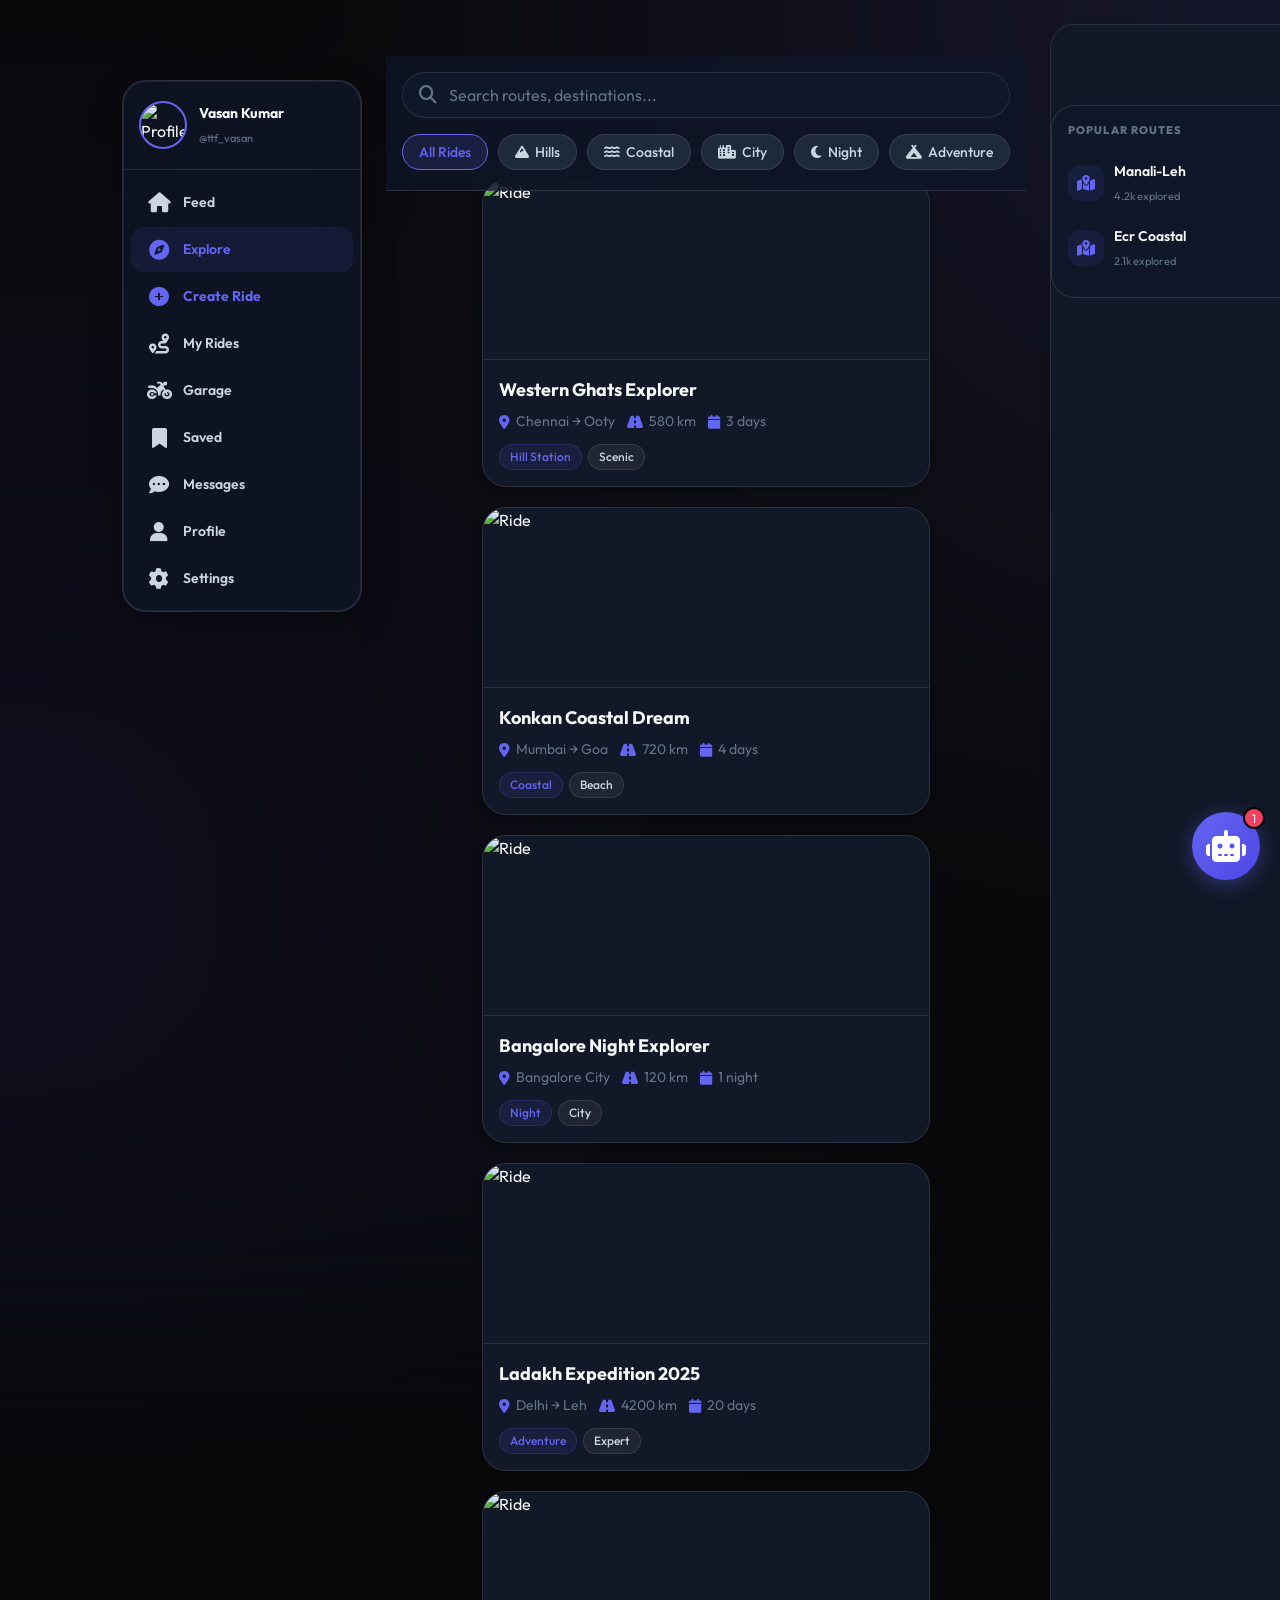
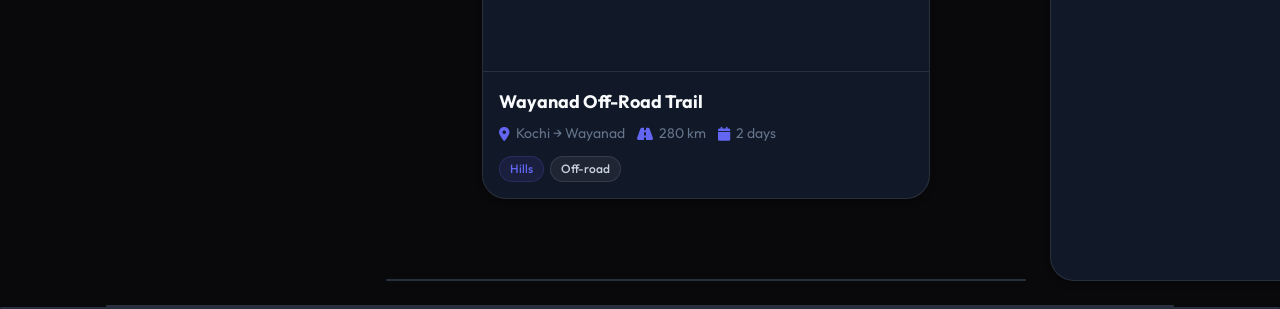
==== explore.html @ fafcf0e0 "Clean project structure" ====
<!DOCTYPE html>
<html lang="en">

<head>
    <meta charset="UTF-8">
    <meta name="viewport" content="width=device-width, initial-scale=1.0">
    <title>RideGram - Explore</title>
    <link rel="stylesheet" href="https://cdnjs.cloudflare.com/ajax/libs/font-awesome/6.5.1/css/all.min.css">
    <link href="https://fonts.googleapis.com/css2?family=Poppins:wght@300;400;500;600;700;800;900&display=swap"
        rel="stylesheet">
    <link rel="stylesheet" href="css/style.css">
    <link rel="stylesheet" href="css/explore.css">
    <link rel="stylesheet" href="css/dark-mode.css">
</head>

<body class="page-body">
    <div class="container">
        <div class="app-layout">
            <!-- SIDEBAR placeholder -->
            <aside id="global-sidebar"></aside>

            <main>
                <div class="explore-header animate-slideUpFade">
                    <div class="search-bar-modern">
                        <i class="fas fa-search"></i>
                        <input type="text" placeholder="Search routes, destinations..." id="search-input">
                    </div>
                    <div class="filter-tabs">
                        <button class="filter-tab active" onclick="filterRides(this,'all')">All Rides</button>
                        <button class="filter-tab" onclick="filterRides(this,'hills')"><i class="fas fa-mountain"></i>
                            Hills</button>
                        <button class="filter-tab" onclick="filterRides(this,'coastal')"><i class="fas fa-water"></i>
                            Coastal</button>
                        <button class="filter-tab" onclick="filterRides(this,'city')"><i class="fas fa-city"></i>
                            City</button>
                        <button class="filter-tab" onclick="filterRides(this,'night')"><i class="fas fa-moon"></i>
                            Night</button>
                        <button class="filter-tab" onclick="filterRides(this,'adventure')"><i
                                class="fas fa-campground"></i>
                            Adventure</button>
                    </div>
                </div>

                <div class="explore-rides-grid">
                    <a href="feed.html" class="explore-card animate-slideUpFade" style="animation-delay: 0.1s;">
                        <img src="https://images.unsplash.com/photo-1558618666-fcd25c85cd64?w=600"
                            class="explore-card-image" alt="Ride">
                        <div class="explore-card-body">
                            <h3 class="explore-card-title">Western Ghats Explorer</h3>
                            <div class="explore-card-meta">
                                <span><i class="fas fa-map-marker-alt"></i> Chennai → Ooty</span>
                                <span><i class="fas fa-road"></i> 580 km</span>
                                <span><i class="fas fa-calendar"></i> 3 days</span>
                            </div>
                            <div class="explore-card-tags">
                                <span class="tag tag-primary">Hill Station</span>
                                <span class="tag">Scenic</span>
                            </div>
                        </div>
                    </a>

                    <a href="feed.html" class="explore-card animate-slideUpFade" style="animation-delay: 0.2s;">
                        <img src="https://images.unsplash.com/photo-1568772585407-9361bd37ec91?w=600"
                            class="explore-card-image" alt="Ride">
                        <div class="explore-card-body">
                            <h3 class="explore-card-title">Konkan Coastal Dream</h3>
                            <div class="explore-card-meta">
                                <span><i class="fas fa-map-marker-alt"></i> Mumbai → Goa</span>
                                <span><i class="fas fa-road"></i> 720 km</span>
                                <span><i class="fas fa-calendar"></i> 4 days</span>
                            </div>
                            <div class="explore-card-tags">
                                <span class="tag tag-primary">Coastal</span>
                                <span class="tag">Beach</span>
                            </div>
                        </div>
                    </a>

                    <a href="feed.html" class="explore-card animate-slideUpFade" style="animation-delay: 0.3s;">
                        <img src="https://images.unsplash.com/photo-1609630875171-b1321377ee65?w=600"
                            class="explore-card-image" alt="Ride">
                        <div class="explore-card-body">
                            <h3 class="explore-card-title">Bangalore Night Explorer</h3>
                            <div class="explore-card-meta">
                                <span><i class="fas fa-map-marker-alt"></i> Bangalore City</span>
                                <span><i class="fas fa-road"></i> 120 km</span>
                                <span><i class="fas fa-calendar"></i> 1 night</span>
                            </div>
                            <div class="explore-card-tags">
                                <span class="tag tag-primary">Night</span>
                                <span class="tag">City</span>
                            </div>
                        </div>
                    </a>

                    <a href="feed.html" class="explore-card animate-slideUpFade" style="animation-delay: 0.4s;">
                        <img src="https://images.unsplash.com/photo-1558980664-769d59546b3d?w=600"
                            class="explore-card-image" alt="Ride">
                        <div class="explore-card-body">
                            <h3 class="explore-card-title">Ladakh Expedition 2025</h3>
                            <div class="explore-card-meta">
                                <span><i class="fas fa-map-marker-alt"></i> Delhi → Leh</span>
                                <span><i class="fas fa-road"></i> 4200 km</span>
                                <span><i class="fas fa-calendar"></i> 20 days</span>
                            </div>
                            <div class="explore-card-tags">
                                <span class="tag tag-primary">Adventure</span>
                                <span class="tag">Expert</span>
                            </div>
                        </div>
                    </a>

                    <a href="feed.html" class="explore-card animate-slideUpFade" style="animation-delay: 0.5s;">
                        <img src="https://images.unsplash.com/photo-1590845947670-c009801ffa74?w=600"
                            class="explore-card-image" alt="Ride">
                        <div class="explore-card-body">
                            <h3 class="explore-card-title">Wayanad Off-Road Trail</h3>
                            <div class="explore-card-meta">
                                <span><i class="fas fa-map-marker-alt"></i> Kochi → Wayanad</span>
                                <span><i class="fas fa-road"></i> 280 km</span>
                                <span><i class="fas fa-calendar"></i> 2 days</span>
                            </div>
                            <div class="explore-card-tags">
                                <span class="tag tag-primary">Hills</span>
                                <span class="tag">Off-road</span>
                            </div>
                        </div>
                </div>
            </main>

            <!-- RIGHT SIDEBAR placeholder -->
            <aside class="right-sidebar">
                <div class="trending-section">
                    <div class="suggestions-header">
                        <h4>Popular Routes</h4>
                    </div>
                    <div class="trending-tag">
                        <div class="trending-icon"><i class="fas fa-map-marked-alt"></i></div>
                        <div class="trending-info">
                            <h5>Manali-Leh</h5><span>4.2k explored</span>
                        </div>
                    </div>
                    <div class="trending-tag">
                        <div class="trending-icon"><i class="fas fa-map-marked-alt"></i></div>
                        <div class="trending-info">
                            <h5>Ecr Coastal</h5><span>2.1k explored</span>
                        </div>
                    </div>
                </div>
            </aside>
        </div>
    </div>

    <nav class="bottom-nav">
        <div class="bottom-nav-content">
            <a href="feed.html" class="bottom-nav-item"><i class="fas fa-home"></i><span>Home</span></a>
            <a href="explore.html" class="bottom-nav-item active"><i class="fas fa-search"></i><span>Explore</span></a>
            <a href="create-ride.html" class="bottom-nav-item create-btn"><i class="fas fa-plus"></i><span></span></a>
            <a href="notifications.html" class="bottom-nav-item"><i class="fas fa-bell"></i><span>Alerts</span></a>
            <a href="messages.html" class="bottom-nav-item"><i class="fas fa-comment-dots"></i><span>Chat</span></a>
        </div>
    </nav>

    <script src="js/data.js"></script>
    <script src="js/main.js"></script>
    <script src="js/motion.js"></script>
    <script src="js/chatbot.js"></script>
    <script>
        function handleSearch() {
            const q = document.getElementById('search-input').value.trim();
            if (q) showToast('Searching for "' + q + '"...', 'info');
            else showToast('Enter a search term', 'info');
        }

        function filterRides(btn, type) {
            document.querySelectorAll('.filter-tab').forEach(t => t.classList.remove('active'));
            btn.classList.add('active');
            showToast('Filtering: ' + type.charAt(0).toUpperCase() + type.slice(1), 'info');
        }

        document.getElementById('search-input').addEventListener('keypress', function (e) {
            if (e.key === 'Enter') handleSearch();
        });
    </script>
</body>

</html>
---- css/style.css ----
@import url('https://fonts.googleapis.com/css2?family=Outfit:wght@300;400;500;600;700;800;900&display=swap');

:root {
    --primary: #6366f1;
    --primary-dark: #4f46e5;
    --primary-light: #818cf8;
    --primary-glow: rgba(99, 102, 241, 0.4);
    --accent-green: #10b981;
    --accent-blue: #3b82f6;
    --bg-primary: #09090b;
    --bg-secondary: #0f172a;
    --bg-card: #111827;
    --bg-card-hover: #1f2937;
    --bg-elevated: #1e293b;
    --bg-input: #0f172a;
    --bg-overlay: rgba(0, 0, 0, 0.75);
    --text-primary: #f8fafc;
    --text-secondary: #cbd5e1;
    --text-muted: #64748b;
    --border: rgba(255, 255, 255, 0.1);
    --border-hover: rgba(255, 255, 255, 0.2);
    --border-red: rgba(239, 68, 68, 0.4);
    --glass-bg: rgba(15, 23, 42, 0.7);
    --glass-border: rgba(255, 255, 255, 0.12);
    --glass-blur: 32px;
    --shadow-sm: 0 4px 6px -1px rgba(0, 0, 0, 0.3);
    --shadow-md: 0 10px 15px -3px rgba(0, 0, 0, 0.4);
    --shadow-lg: 0 20px 25px -5px rgba(0, 0, 0, 0.5);
    --shadow-glow: 0 0 25px rgba(99, 102, 241, 0.25);
    --font: 'Outfit', -apple-system, BlinkMacSystemFont, 'Segoe UI', Roboto, sans-serif;
    --fs-xs: 0.75rem;
    --fs-sm: 0.875rem;
    --fs-base: 1rem;
    --fs-lg: 1.125rem;
    --fs-xl: 1.25rem;
    --fs-2xl: 1.5rem;
    --fs-3xl: 2rem;
    --fs-4xl: 2.75rem;
    --fw-regular: 400;
    --fw-medium: 500;
    --fw-semibold: 600;
    --fw-bold: 700;
    --fw-black: 900;
    --sp-xs: 4px;
    --sp-sm: 8px;
    --sp-md: 16px;
    --sp-lg: 24px;
    --sp-xl: 32px;
    --sp-2xl: 48px;
    --radius-sm: 8px;
    --radius-md: 12px;
    --radius-lg: 16px;
    --radius-xl: 24px;
    --radius-full: 9999px;
    --transition: 300ms cubic-bezier(0.4, 0, 0.2, 1);
    --container-max: 540px;

    /* Advanced Motion & Glass 2.0 */
    --spring-ease: cubic-bezier(0.34, 1.56, 0.64, 1);
    --glass-inner-glow: inset 0 0 0 1px rgba(255, 255, 255, 0.08);
    --glass-outer-glow: 0 8px 32px rgba(0, 0, 0, 0.3);
    --mesh-1: #6366f1;
    --mesh-2: #4338ca;
}

*,
*::before,
*::after {
    box-sizing: border-box;
    margin: 0;
    padding: 0;
}

html {
    scroll-behavior: smooth;
    -webkit-font-smoothing: antialiased;
}

body {
    font-family: var(--font);
    font-size: var(--fs-base);
    line-height: 1.5;
    color: var(--text-primary);
    background: var(--bg-primary);
    min-height: 100vh;
}

a {
    text-decoration: none;
    color: inherit;
    transition: color var(--transition);
}

a:hover {
    color: var(--primary);
}

img {
    max-width: 100%;
    height: auto;
    display: block;
}

button {
    font-family: inherit;
    cursor: pointer;
    border: none;
    background: none;
    color: inherit;
}

input,
textarea,
select {
    font-family: inherit;
    font-size: inherit;
    color: var(--text-primary);
}

ul,
ol {
    list-style: none;
}

/* MESH GRADIENT BACKGROUND */
.mesh-gradient-bg {
    position: fixed;
    top: -50%;
    left: -50%;
    width: 200%;
    height: 200%;
    z-index: -1;
    background:
        radial-gradient(circle at 75% 25%, rgba(99, 102, 241, 0.15) 0%, transparent 40%),
        radial-gradient(circle at 25% 75%, rgba(67, 56, 202, 0.1) 0%, transparent 40%),
        var(--bg-primary);
    filter: blur(80px);
    animation: meshRotate 20s linear infinite;
    pointer-events: none;
}

@keyframes meshRotate {
    0% {
        transform: rotate(0deg);
    }

    100% {
        transform: rotate(360deg);
    }
}

/* SCROLLBAR */
::-webkit-scrollbar {
    width: 4px;
}

::-webkit-scrollbar-track {
    background: var(--bg-primary);
}

::-webkit-scrollbar-thumb {
    background: var(--border-hover);
    border-radius: var(--radius-full);
}

/* CONTAINER */
.container {
    width: 100%;
    max-width: var(--container-max);
    margin: 0 auto;
    padding: 0 var(--sp-md);
}

/* NAVBAR - Top bar (mobile app style) */
.navbar {
    background: rgba(10, 10, 10, 0.85);
    backdrop-filter: blur(20px);
    -webkit-backdrop-filter: blur(20px);
    position: sticky;
    top: 0;
    z-index: 100;
    border-bottom: 1px solid var(--border);
}

.navbar-content {
    display: flex;
    align-items: center;
    justify-content: space-between;
    padding: 10px 0;
    height: 56px;
}

.navbar-brand {
    display: flex;
    align-items: center;
    gap: var(--sp-sm);
}

.navbar-logo {
    font-size: var(--fs-xl);
    font-weight: var(--fw-black);
    color: var(--primary);
    letter-spacing: -0.02em;
    display: flex;
    align-items: center;
    gap: 6px;
}

.navbar-logo i {
    font-size: 1.1em;
}

.navbar-menu {
    display: none;
}

.navbar-actions {
    display: flex;
    align-items: center;
    gap: 4px;
}

.navbar-toggle {
    display: none;
}

/* BOTTOM NAV */
.bottom-nav {
    position: fixed;
    bottom: 0;
    left: 0;
    right: 0;
    background: rgba(10, 10, 10, 0.85);
    backdrop-filter: blur(20px);
    border-top: 1px solid var(--border);
    z-index: 100;
    padding-bottom: env(safe-area-inset-bottom);
}

.bottom-nav-content {
    display: flex;
    justify-content: space-around;
    max-width: var(--container-max);
    margin: 0 auto;
}

.bottom-nav-item {
    display: flex;
    flex-direction: column;
    align-items: center;
    gap: 2px;
    padding: 8px 0;
    color: var(--text-muted);
    font-size: 10px;
    font-weight: var(--fw-medium);
    transition: color var(--transition);
    position: relative;
    flex: 1;
}

.bottom-nav-item i {
    font-size: 24px;
}

.bottom-nav-item.active {
    color: var(--primary);
}

.bottom-nav-item.active::before {
    content: '';
    position: absolute;
    top: 0;
    left: 50%;
    transform: translateX(-50%);
    width: 20px;
    height: 2px;
    background: var(--primary);
    border-radius: var(--radius-full);
}

.bottom-nav-item.create-btn {
    color: var(--text-primary);
}

.bottom-nav-item.create-btn i {
    background: var(--primary);
    color: #fff;
    width: 40px;
    height: 40px;
    border-radius: var(--radius-full);
    display: flex;
    align-items: center;
    justify-content: center;
    font-size: 18px;
    box-shadow: 0 4px 12px var(--primary-glow);
    margin-top: -10px;
}

.bottom-nav-badge {
    position: absolute;
    top: 4px;
    right: calc(50% - 18px);
    background: var(--primary);
    color: #fff;
    font-size: 9px;
    font-weight: var(--fw-bold);
    min-width: 16px;
    height: 16px;
    border-radius: var(--radius-full);
    display: flex;
    align-items: center;
    justify-content: center;
    padding: 0 4px;
}

/* AVATAR */
.avatar {
    width: 40px;
    height: 40px;
    border-radius: var(--radius-full);
    object-fit: cover;
}

.avatar-sm {
    width: 32px;
    height: 32px;
}

.avatar-lg {
    width: 64px;
    height: 64px;
}

.avatar-xl {
    width: 90px;
    height: 90px;
}

.avatar-ring {
    border: 2px solid var(--primary);
    padding: 2px;
}

/* BUTTONS */
.btn {
    display: inline-flex;
    align-items: center;
    justify-content: center;
    gap: 6px;
    padding: 10px 20px;
    font-size: var(--fs-sm);
    font-weight: var(--fw-semibold);
    border-radius: var(--radius-lg);
    transition: all var(--transition);
    border: none;
    cursor: pointer;
}

.btn-primary {
    background: var(--primary);
    color: #fff;
    box-shadow: 0 2px 8px var(--primary-glow);
}

.btn-primary:hover {
    background: var(--primary-dark);
    transform: translateY(-2px);
    box-shadow: 0 6px 20px var(--primary-glow);
    color: #fff;
}

.btn:active {
    transform: scale(0.96) !important;
}

.btn-secondary {
    background: var(--bg-card);
    color: var(--text-primary);
    border: 1px solid var(--border);
}

.btn-secondary:hover {
    border-color: var(--primary);
    color: var(--primary);
}

.btn-ghost {
    background: transparent;
    color: var(--text-secondary);
}

.btn-ghost:hover {
    background: rgba(255, 255, 255, 0.05);
    color: var(--text-primary);
}

.btn-danger {
    background: var(--primary);
    color: #fff;
}

.btn-sm {
    padding: 6px 14px;
    font-size: var(--fs-xs);
    border-radius: var(--radius-md);
}

.btn-lg {
    padding: 14px 28px;
    font-size: var(--fs-base);
}

.btn-icon {
    width: 36px;
    height: 36px;
    padding: 0;
    border-radius: var(--radius-md);
}

.btn-icon.btn-sm {
    width: 28px;
    height: 28px;
}

/* CARDS - GLASS 2.0 */
.card,
.post-card,
.ride-card,
.sidebar,
.modal-content {
    background: var(--glass-bg);
    backdrop-filter: blur(var(--glass-blur));
    -webkit-backdrop-filter: blur(var(--glass-blur));
    border-radius: var(--radius-xl);
    border: 1px solid var(--glass-border);
    box-shadow: var(--glass-inner-glow), var(--glass-outer-glow);
    transition: transform var(--spring-ease), box-shadow 0.3s ease, border-color 0.3s ease;
}

.card:hover,
.post-card:hover,
.ride-card:hover {
    border-color: rgba(255, 255, 255, 0.2);
    box-shadow: var(--glass-inner-glow), 0 12px 40px rgba(0, 0, 0, 0.5);
}

/* ADVANCED REVEAL ANIMATIONS */
.animate-reveal {
    animation: revealSpring 0.8s var(--spring-ease) forwards;
}

@keyframes revealSpring {
    0% {
        opacity: 0;
        transform: translateY(30px) scale(0.95);
        filter: blur(10px);
    }

    100% {
        opacity: 1;
        transform: translateY(0) scale(1);
        filter: blur(0);
    }
}

.animate-springIn {
    animation: springIn 0.5s var(--spring-ease) forwards;
}

@keyframes springIn {
    0% {
        transform: scale(0.8);
        opacity: 0;
    }

    100% {
        transform: scale(1);
        opacity: 1;
    }
}



.card-body {
    padding: var(--sp-lg);
}

/* FORMS */
.form-group {
    margin-bottom: var(--sp-lg);
}

.form-label {
    display: block;
    font-weight: var(--fw-medium);
    margin-bottom: 6px;
    font-size: var(--fs-sm);
    color: var(--text-secondary);
}

.form-input {
    width: 100%;
    padding: 12px 14px;
    border: 1px solid var(--border);
    border-radius: var(--radius-md);
    background: var(--bg-input);
    transition: all var(--transition);
    color: var(--text-primary);
    font-size: var(--fs-base);
}

.form-input:focus {
    outline: none;
    border-color: var(--primary);
    box-shadow: 0 0 0 3px rgba(99, 102, 241, 0.1);
}

.form-input::placeholder {
    color: var(--text-muted);
}

.settings-select {
    padding: 8px 12px;
    border: 1px solid var(--border);
    border-radius: var(--radius-md);
    background: var(--bg-input);
    color: var(--text-primary);
    font-size: var(--fs-sm);
}

/* TAGS & BADGES */
.tag {
    display: inline-flex;
    align-items: center;
    gap: 4px;
    padding: 4px 10px;
    font-size: var(--fs-xs);
    border-radius: var(--radius-full);
    background: rgba(255, 255, 255, 0.06);
    color: var(--text-secondary);
    font-weight: var(--fw-medium);
}

.tag-primary {
    background: rgba(99, 102, 241, 0.12);
    color: var(--primary);
}

.badge {
    display: inline-flex;
    align-items: center;
    gap: 4px;
    padding: 3px 8px;
    font-size: var(--fs-xs);
    font-weight: var(--fw-semibold);
    border-radius: var(--radius-full);
}

.badge-primary {
    background: rgba(99, 102, 241, 0.12);
    color: var(--primary);
}

.badge-success {
    background: rgba(34, 197, 94, 0.12);
    color: var(--accent-green);
}

/* TABS */
.tabs {
    display: flex;
    border-bottom: 1px solid var(--border);
    margin-bottom: var(--sp-lg);
    overflow-x: auto;
    scrollbar-width: none;
}

.tabs::-webkit-scrollbar {
    display: none;
}

.tab {
    flex-shrink: 0;
    padding: var(--sp-md);
    text-align: center;
    font-weight: var(--fw-medium);
    color: var(--text-muted);
    position: relative;
    transition: all var(--transition);
    font-size: var(--fs-sm);
    white-space: nowrap;
}

.tab::after {
    content: '';
    position: absolute;
    bottom: -1px;
    left: 0;
    right: 0;
    height: 2px;
    background: var(--primary);
    transform: scaleX(0);
    transition: transform var(--transition);
}

.tab:hover {
    color: var(--text-secondary);
}

.tab.active {
    color: var(--primary);
}

.tab.active::after {
    transform: scaleX(1);
}

.tab-content {
    display: none;
}

.tab-content.active {
    display: block;
    animation: fadeIn 0.3s ease;
}

/* MODAL */
.modal-overlay {
    position: fixed;
    inset: 0;
    background: rgba(0, 0, 0, 0.75);
    backdrop-filter: blur(4px);
    display: flex;
    align-items: flex-end;
    justify-content: center;
    z-index: 1000;
    opacity: 0;
    visibility: hidden;
    transition: all var(--transition);
}

.modal-overlay.active {
    opacity: 1;
    visibility: visible;
}

.modal {
    background: var(--bg-card);
    border-radius: var(--radius-xl) var(--radius-xl) 0 0;
    width: 100%;
    max-width: 500px;
    max-height: 85vh;
    overflow-y: auto;
    transform: translateY(100%);
    transition: transform 0.35s cubic-bezier(0.32, 0.72, 0, 1);
    border: 1px solid var(--border);
    border-bottom: none;
}

.modal-overlay.active .modal {
    transform: translateY(0);
}

.modal-header {
    display: flex;
    align-items: center;
    justify-content: space-between;
    padding: 16px 20px;
    border-bottom: 1px solid var(--border);
}

.modal-title {
    font-size: var(--fs-lg);
    font-weight: var(--fw-semibold);
}

.modal-close {
    width: 28px;
    height: 28px;
    display: flex;
    align-items: center;
    justify-content: center;
    border-radius: var(--radius-full);
    color: var(--text-muted);
    transition: all var(--transition);
}

.modal-close:hover {
    background: rgba(255, 255, 255, 0.08);
    color: var(--text-primary);
}

.modal-body {
    padding: 20px;
}

/* TOAST */
.toast {
    position: fixed;
    bottom: 80px;
    left: 50%;
    transform: translateX(-50%) translateY(20px);
    background: var(--bg-elevated);
    color: var(--text-primary);
    padding: 12px 20px;
    border-radius: var(--radius-lg);
    display: flex;
    align-items: center;
    gap: var(--sp-sm);
    font-size: var(--fs-sm);
    font-weight: var(--fw-medium);
    z-index: 2000;
    opacity: 0;
    transition: all 0.3s ease;
    border: 1px solid var(--border);
    box-shadow: var(--shadow-lg);
}

.toast.show {
    opacity: 1;
    transform: translateX(-50%) translateY(0);
}

.toast-success i {
    color: var(--accent-green);
}

.toast-error i {
    color: var(--primary);
}

.toast-info i {
    color: var(--accent-blue);
}

@keyframes slideUpFade {
    from {
        opacity: 0;
        transform: translateY(30px);
    }

    to {
        opacity: 1;
        transform: translateY(0);
    }
}

.animate-fadeIn {
    animation: fadeIn 0.4s ease forwards;
}

.animate-slideUp {
    animation: slideUp 0.4s ease forwards;
}

.animate-slideUpFade {
    opacity: 0;
    animation: slideUpFade 0.7s cubic-bezier(0.16, 1, 0.3, 1) forwards;
}

/* SKELETON */
.skeleton {
    background: linear-gradient(90deg, var(--bg-card) 25%, var(--bg-elevated) 50%, var(--bg-card) 75%);
    background-size: 200% 100%;
    animation: skeleton-loading 1.5s infinite;
    border-radius: var(--radius-md);
}

@keyframes skeleton-loading {
    0% {
        background-position: 200% 0;
    }

    100% {
        background-position: -200% 0;
    }
}

/* PAGE BODY PADDING for bottom nav */
.page-body {
    padding-bottom: 70px;
}

/* SECTION HEADERS */
.section-header {
    display: flex;
    justify-content: space-between;
    align-items: center;
    margin-bottom: var(--sp-md);
    padding: 0 var(--sp-md);
}

.section-title {
    font-size: var(--fs-lg);
    font-weight: var(--fw-bold);
}

/* RESPONSIVE - Tablet/Desktop */
@media (min-width: 768px) {
    :root {
        --container-max: 600px;
    }
}

@media (min-width: 1024px) {
    :root {
        --container-max: 1100px;
    }

    .bottom-nav {
        display: none;
    }

    .navbar-menu {
        display: flex;
        align-items: center;
        gap: var(--sp-xl);
    }

    .navbar-link {
        font-weight: var(--fw-medium);
        color: var(--text-secondary);
        font-size: var(--fs-sm);
        position: relative;
    }

    .navbar-link::after {
        content: '';
        position: absolute;
        bottom: -4px;
        left: 0;
        width: 0;
        height: 2px;
        background: var(--primary);
        transition: width var(--transition);
    }

    .navbar-link:hover::after,
    .navbar-link.active::after {
        width: 100%;
    }

    .navbar-link:hover,
    .navbar-link.active {
        color: var(--primary);
    }

    .page-body {
        padding-bottom: 0;
    }
}

/* TOGGLE SWITCH */
.toggle-switch {
    width: 44px;
    height: 24px;
    background: var(--border);
    border-radius: var(--radius-full);
    position: relative;
    cursor: pointer;
    transition: background var(--transition);
}

.toggle-switch::after {
    content: '';
    position: absolute;
    top: 2px;
    left: 2px;
    width: 20px;
    height: 20px;
    background: var(--text-primary);
    border-radius: var(--radius-full);
    transition: transform var(--transition);
}

.toggle-switch.active {
    background: var(--primary);
}

.toggle-switch.active::after {
    transform: translateX(20px);
}

/* THEME TOGGLE */
.theme-toggle {
    width: 44px;
    height: 24px;
    background: var(--primary);
    border-radius: var(--radius-full);
    position: relative;
    cursor: pointer;
    border: none;
}

.theme-toggle .toggle-thumb {
    width: 20px;
    height: 20px;
    background: #fff;
    border-radius: var(--radius-full);
    position: absolute;
    top: 2px;
    left: 2px;
    transition: all var(--transition);
}

/* ============================================
   GLOBAL LAYOUT (3-COLUMN DESKTOP)
   ============================================ */
.app-layout {
    display: flex;
    flex-direction: column;
    width: 100%;
    margin: 0 auto;
}

@media (min-width: 1024px) {
    .app-layout {
        display: grid;
        grid-template-columns: 240px 1fr 280px;
        gap: 24px;
        max-width: 1200px;
        padding: 24px 16px;
    }
}

/* GLOBAL SIDEBAR (Desktop Only) */
.sidebar,
.right-sidebar {
    display: none;
}

@media (min-width: 1024px) {

    .sidebar,
    .right-sidebar {
        display: block;
        position: sticky;
        top: 80px;
        height: min-content;
    }
}

.sidebar {
    background: var(--glass-bg);
    backdrop-filter: blur(var(--glass-blur));
    -webkit-backdrop-filter: blur(var(--glass-blur));
    border: 1px solid var(--glass-border);
    border-radius: var(--radius-xl);
    overflow: hidden;
}

.sidebar-profile {
    display: flex;
    align-items: center;
    gap: 12px;
    padding: 20px 16px;
    border-bottom: 1px solid var(--border);
}

.sidebar-profile-avatar {
    width: 48px;
    height: 48px;
    border-radius: var(--radius-full);
    object-fit: cover;
    border: 2px solid var(--primary);
}

.sidebar-profile-info h4 {
    font-size: var(--fs-sm);
    font-weight: 700;
    color: var(--text-primary);
}

.sidebar-profile-info span {
    font-size: 11px;
    color: var(--text-muted);
}

.sidebar-nav {
    padding: 8px 0;
}

.sidebar-nav-item {
    display: flex;
    align-items: center;
    gap: 12px;
    padding: 12px 16px;
    color: var(--text-secondary);
    font-weight: 600;
    transition: all var(--transition);
    margin: 2px 8px;
    border-radius: var(--radius-md);
    font-size: var(--fs-sm);
}

.sidebar-nav-item:hover {
    background: rgba(255, 255, 255, 0.05);
    color: var(--text-primary);
    transform: translateX(4px);
}

.sidebar-nav-item.active {
    background: rgba(99, 102, 241, 0.1);
    color: var(--primary);
}

.sidebar-nav-item i {
    width: 24px;
    font-size: 20px;
    text-align: center;
}

/* WIDGET SECTIONS (Suggestions/Trending) */
.suggestions-section,
.trending-section {
    background: var(--glass-bg);
    backdrop-filter: blur(var(--glass-blur));
    -webkit-backdrop-filter: blur(var(--glass-blur));
    border: 1px solid var(--glass-border);
    border-radius: var(--radius-xl);
    padding: 16px;
    margin-bottom: 16px;
}

.suggestions-header {
    display: flex;
    justify-content: space-between;
    align-items: center;
    margin-bottom: 12px;
}

.suggestions-header h4 {
    font-size: 11px;
    color: var(--text-muted);
    text-transform: uppercase;
    letter-spacing: 0.1em;
    font-weight: 800;
}

.suggestion-item {
    display: flex;
    align-items: center;
    gap: 10px;
    padding: 8px 0;
}

.suggestion-avatar {
    width: 36px;
    height: 36px;
    border-radius: var(--radius-full);
    object-fit: cover;
}

.suggestion-info {
    flex: 1;
}

.suggestion-name {
    font-weight: 700;
    font-size: var(--fs-sm);
}

.suggestion-meta {
    font-size: 11px;
    color: var(--text-muted);
}

.suggestion-follow {
    font-size: 11px;
    font-weight: 700;
    color: var(--primary);
    cursor: pointer;
}

.trending-tag {
    display: flex;
    align-items: center;
    gap: 10px;
    padding: 10px 0;
}

.trending-icon {
    width: 36px;
    height: 36px;
    background: rgba(99, 102, 241, 0.1);
    border-radius: var(--radius-md);
    display: flex;
    align-items: center;
    justify-content: center;
    color: var(--primary);
}

.trending-info h5 {
    font-size: var(--fs-sm);
    font-weight: 600;
}

.trending-info span {
    font-size: 11px;
    color: var(--text-muted);
}


/* PRIVACY LABELS */
.privacy-label {
    display: inline-flex;
    align-items: center;
    gap: 4px;
    font-size: var(--fs-xs);
    padding: 2px 8px;
    border-radius: var(--radius-sm);
}

.privacy-public {
    background: rgba(34, 197, 94, 0.1);
    color: var(--accent-green);
}

.privacy-followers {
    background: rgba(245, 158, 11, 0.1);
    color: #F59E0B;
}

/* TOGGLE SWITCH */
.toggle-switch {
    width: 44px;
    height: 24px;
    border-radius: var(--radius-full);
    background: var(--bg-input);
    border: 1px solid var(--border);
    cursor: pointer;
    position: relative;
    transition: all var(--transition);
    flex-shrink: 0;
}

.toggle-switch::after {
    content: '';
    position: absolute;
    width: 18px;
    height: 18px;
    border-radius: var(--radius-full);
    background: var(--text-muted);
    top: 2px;
    left: 2px;
    transition: all var(--transition);
}

.toggle-switch.active {
    background: var(--primary);
    border-color: var(--primary);
}

.toggle-switch.active::after {
    left: 22px;
    background: #fff;
}

/* SETTINGS SELECT */
.settings-select {
    padding: 6px 10px;
    background: var(--bg-input);
    border: 1px solid var(--border);
    border-radius: var(--radius-md);
    color: var(--text-primary);
    font-size: var(--fs-sm);
    cursor: pointer;
}

.settings-select:focus {
    outline: none;
    border-color: var(--primary);
}

/* BADGES */
.badge {
    display: inline-flex;
    align-items: center;
    gap: 4px;
    padding: 3px 10px;
    border-radius: var(--radius-full);
    font-size: var(--fs-xs);
    font-weight: var(--fw-semibold);
}

.badge-success {
    background: rgba(34, 197, 94, 0.12);
    color: var(--accent-green);
}

.badge-primary {
    background: rgba(99, 102, 241, 0.12);
    color: var(--primary);
}

/* TAGS */
.tag {
    display: inline-flex;
    align-items: center;
    gap: 3px;
    padding: 3px 10px;
    border-radius: var(--radius-full);
    font-size: var(--fs-xs);
    font-weight: var(--fw-medium);
    background: rgba(255, 255, 255, 0.06);
    color: var(--text-secondary);
    border: 1px solid var(--border);
}

.tag-primary {
    background: rgba(99, 102, 241, 0.1);
    color: var(--primary);
    border-color: rgba(99, 102, 241, 0.2);
}
---- css/explore.css ----
/* Explore Page - Modern Premium Layout */

.explore-header {
    background: var(--glass-bg);
    backdrop-filter: blur(var(--glass-blur));
    -webkit-backdrop-filter: blur(var(--glass-blur));
    padding: 16px;
    border-bottom: 1px solid var(--glass-border);
    position: sticky;
    top: 56px;
    /* Adjusted for navbar height */
    z-index: 10;
}

.search-bar-modern {
    display: flex;
    align-items: center;
    background: var(--bg-input);
    border: 1px solid var(--border);
    border-radius: var(--radius-full);
    padding: 12px 16px;
    margin-bottom: 16px;
    transition: all var(--transition);
}

.search-bar-modern:focus-within {
    border-color: var(--primary);
    box-shadow: 0 0 0 2px rgba(99, 102, 241, 0.2);
}

.search-bar-modern i {
    color: var(--text-muted);
    font-size: var(--fs-lg);
    margin-right: 12px;
}

.search-bar-modern input {
    flex: 1;
    background: transparent;
    border: none;
    color: var(--text-primary);
    font-size: var(--fs-base);
    outline: none;
}

.search-bar-modern input::placeholder {
    color: var(--text-muted);
}

.filter-tabs {
    display: flex;
    gap: 10px;
    overflow-x: auto;
    scrollbar-width: none;
    padding-bottom: 4px;
}

.filter-tabs::-webkit-scrollbar {
    display: none;
}

.filter-tab {
    padding: 8px 16px;
    border: 1px solid var(--border);
    border-radius: var(--radius-full);
    font-size: var(--fs-sm);
    color: var(--text-secondary);
    cursor: pointer;
    white-space: nowrap;
    background: var(--bg-elevated);
    transition: all var(--transition);
    display: flex;
    align-items: center;
    gap: 6px;
    font-weight: var(--fw-medium);
}

.filter-tab:hover {
    border-color: var(--border-hover);
    color: var(--text-primary);
}

.filter-tab.active {
    border-color: var(--primary);
    background: rgba(99, 102, 241, 0.15);
    color: var(--primary);
}

/* Vertical Stacked Cards Array */
.explore-rides-grid {
    display: grid;
    grid-template-columns: 1fr;
    gap: 20px;
    padding: 20px 16px 80px;
    max-width: 480px;
    margin: 0 auto;
}

.explore-card {
    background: var(--bg-card);
    border: 1px solid var(--border);
    border-radius: var(--radius-xl);
    overflow: hidden;
    cursor: pointer;
    transition: transform var(--transition), box-shadow var(--transition);
    box-shadow: var(--shadow-sm);
    display: block;
    /* Make it a block anchor */
    text-decoration: none;
    color: inherit;
}

.explore-card:hover {
    transform: translateY(-4px);
    box-shadow: var(--shadow-md);
    border-color: var(--border-hover);
}

.explore-card-image {
    width: 100%;
    height: 180px;
    object-fit: cover;
    display: block;
    position: relative;
    border-bottom: 1px solid var(--border);
}

.explore-card-body {
    padding: 16px;
}

.explore-card-title {
    font-size: var(--fs-lg);
    font-weight: var(--fw-bold);
    margin-bottom: 8px;
    color: var(--text-primary);
}

.explore-card-meta {
    display: flex;
    align-items: center;
    flex-wrap: wrap;
    gap: 12px;
    font-size: var(--fs-sm);
    color: var(--text-muted);
    margin-bottom: 12px;
}

.explore-card-meta span {
    display: flex;
    align-items: center;
    gap: 6px;
}

.explore-card-meta i {
    color: var(--primary);
    font-size: 14px;
}

.explore-card-tags {
    display: flex;
    gap: 6px;
}
---- css/dark-mode.css ----
/* Dark mode is now default - this file provides light mode toggle if needed */
/* Since the app is dark-first, dark-mode.css now serves as the theme-toggle support file */

/* The default theme IS dark, defined in style.css */
/* This file only adds light overrides if user enables light mode */

[data-theme="light"] {
    --primary: #FF3333;
    --primary-dark: #CC0000;
    --primary-light: #FF6666;
    --primary-glow: rgba(99, 102, 241, 0.25);
    --bg-primary: #F5F5F5;
    --bg-secondary: #FFFFFF;
    --bg-card: #FFFFFF;
    --bg-card-hover: #FAFAFA;
    --bg-elevated: #FFFFFF;
    --bg-input: #F5F5F5;
    --text-primary: #111111;
    --text-secondary: #555555;
    --text-muted: #999999;
    --border: rgba(0, 0, 0, 0.08);
    --border-hover: rgba(0, 0, 0, 0.15);
    --glass-bg: rgba(255, 255, 255, 0.9);
    --glass-border: rgba(0, 0, 0, 0.06);
    --shadow-sm: 0 1px 4px rgba(0, 0, 0, 0.06);
    --shadow-md: 0 4px 12px rgba(0, 0, 0, 0.08);
    --shadow-lg: 0 8px 24px rgba(0, 0, 0, 0.1);
    --shadow-card: 0 2px 8px rgba(0, 0, 0, 0.06);
}

[data-theme="light"] body {
    background: var(--bg-primary);
}

[data-theme="light"] .navbar {
    background: rgba(255, 255, 255, 0.95);
    backdrop-filter: blur(12px);
}

[data-theme="light"] .bottom-nav {
    background: rgba(255, 255, 255, 0.95);
}

/* Smooth transitions for theme change */
body,
.navbar,
.bottom-nav,
.card,
.btn,
.form-input,
.sidebar,
.modal {
    transition: background-color 0.3s ease, border-color 0.3s ease, color 0.3s ease;
}
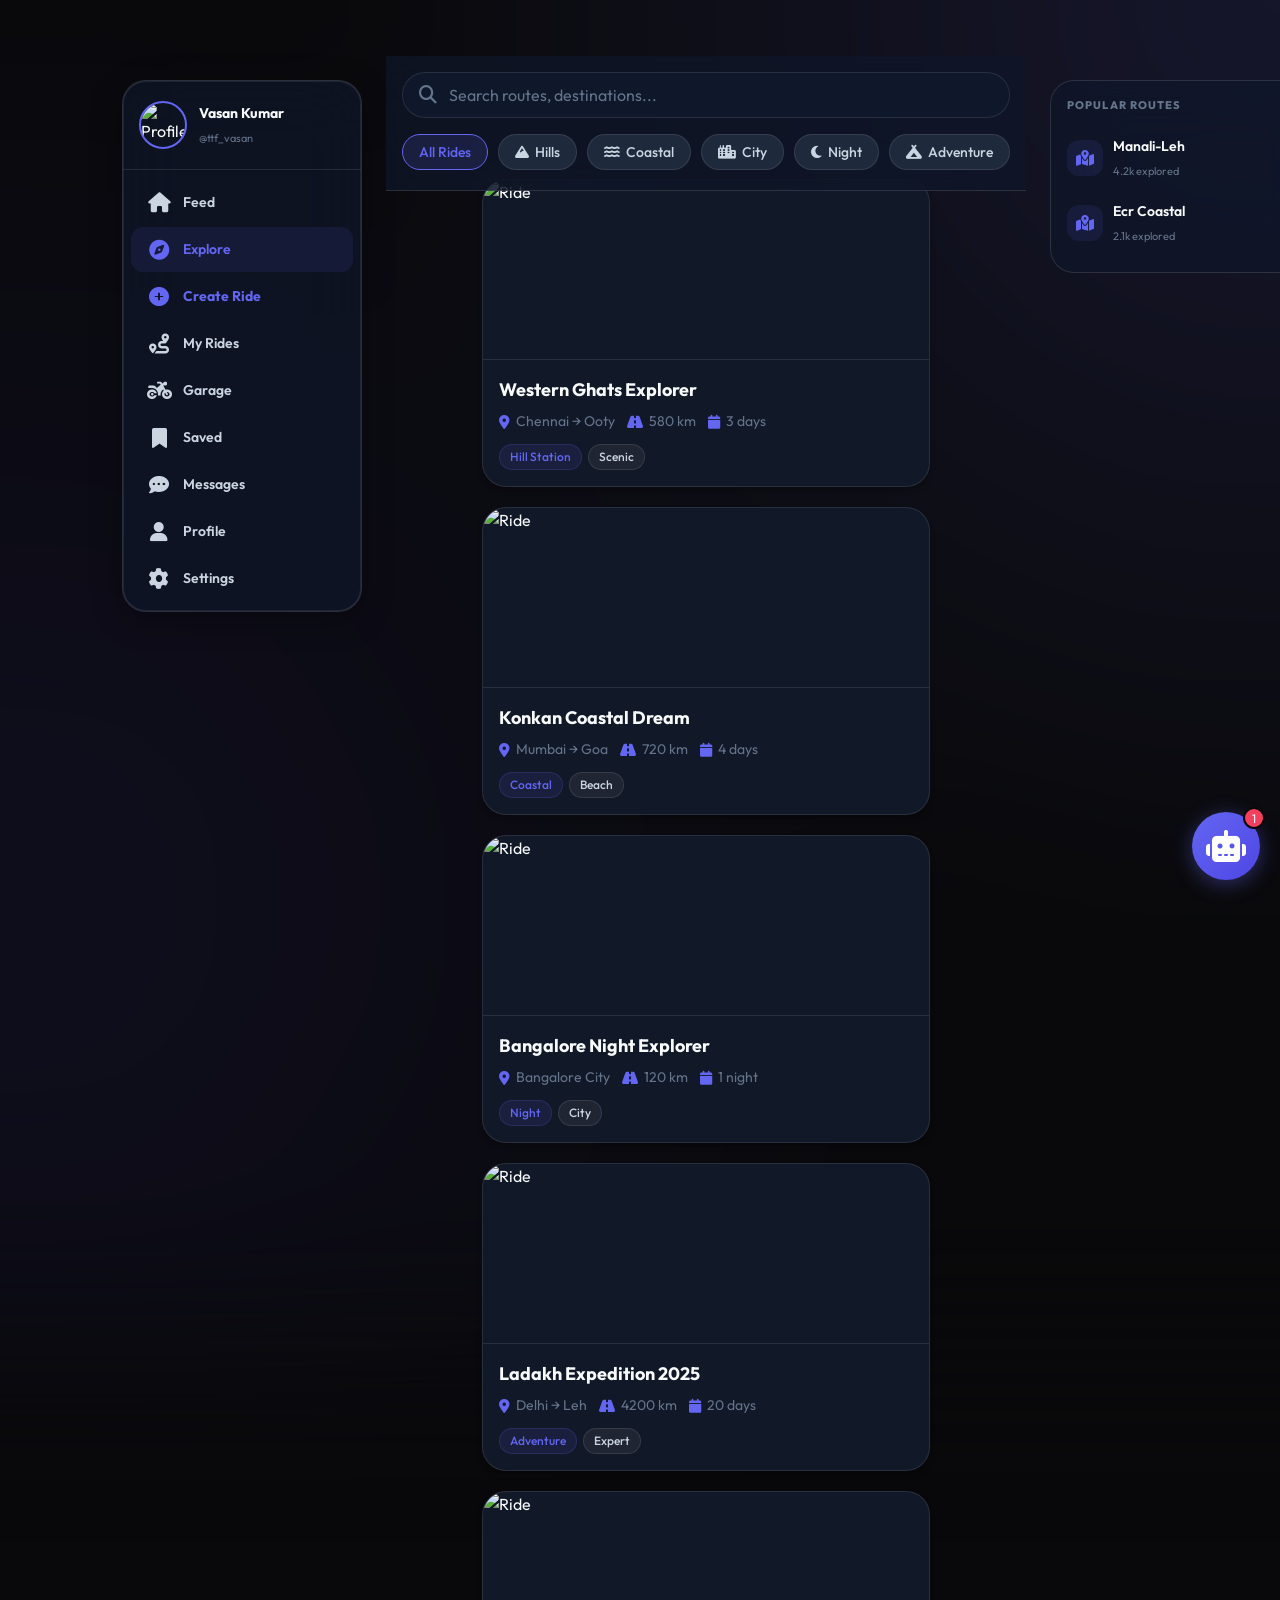
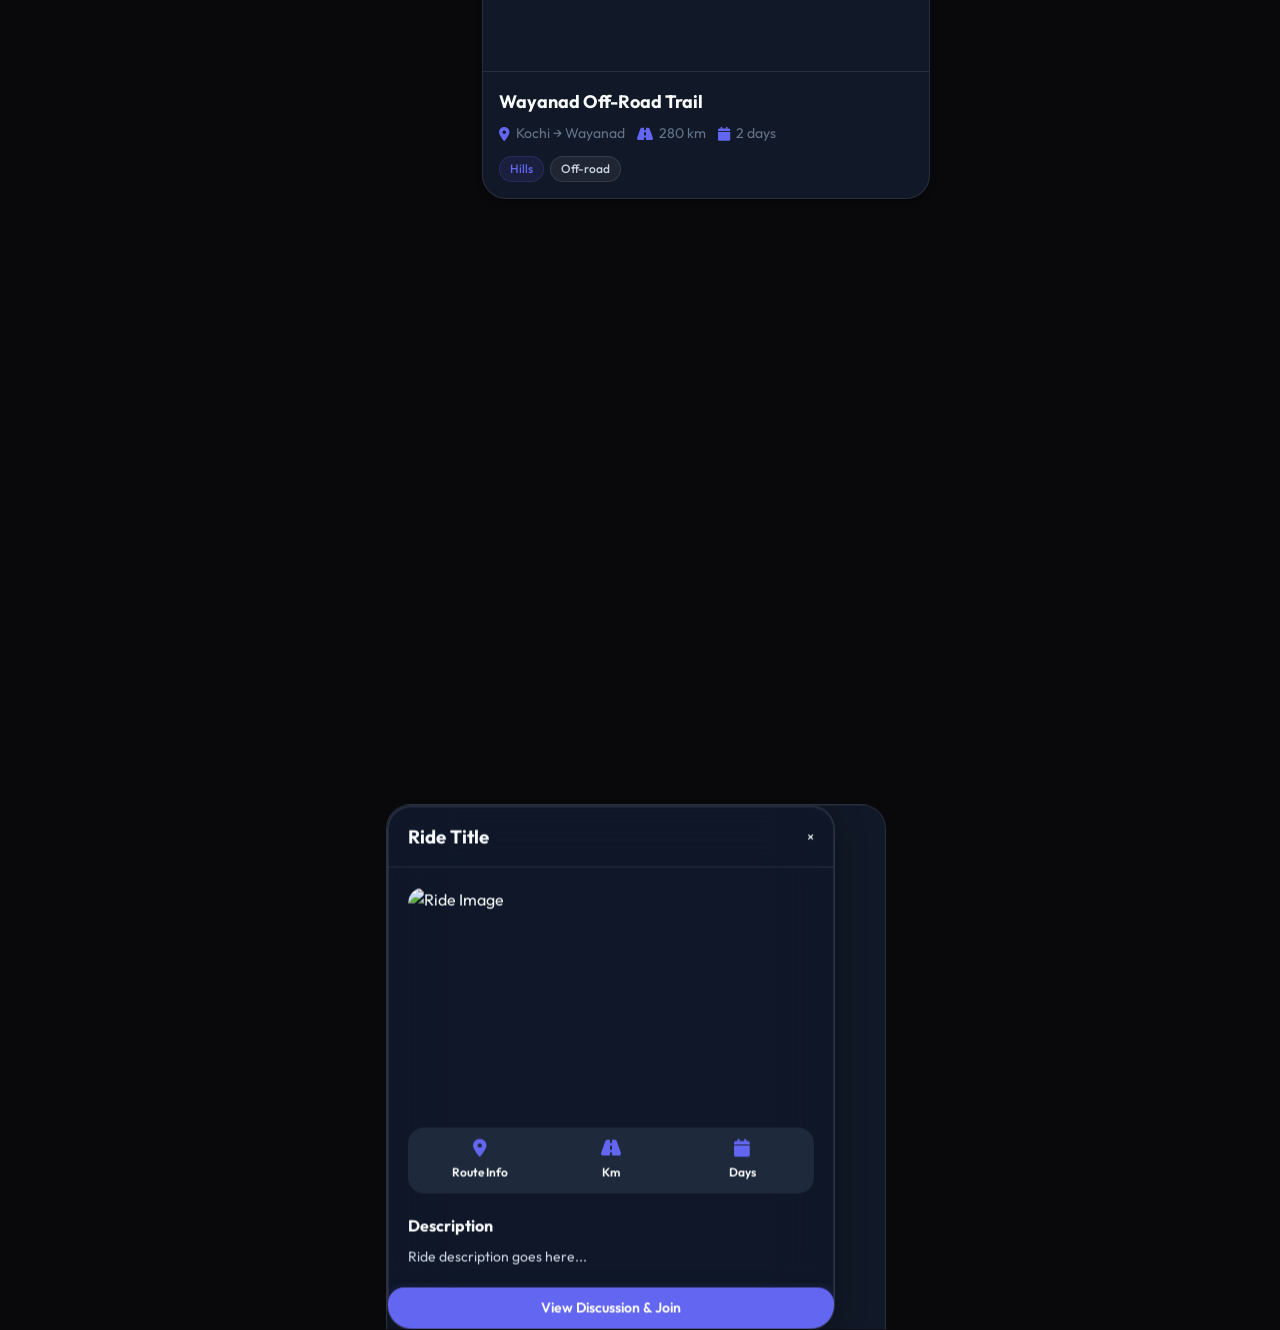
==== commit 1e61a4cc: "updated project files" ====
--- a/explore.html
+++ b/explore.html
@@ -42,7 +42,8 @@
                 </div>
 
                 <div class="explore-rides-grid">
-                    <a href="feed.html" class="explore-card animate-slideUpFade" style="animation-delay: 0.1s;">
+                    <div class="explore-card animate-slideUpFade" style="animation-delay: 0.1s;"
+                        onclick="openRideDetails('ride_001')">
                         <img src="https://images.unsplash.com/photo-1558618666-fcd25c85cd64?w=600"
                             class="explore-card-image" alt="Ride">
                         <div class="explore-card-body">
@@ -57,9 +58,10 @@
                                 <span class="tag">Scenic</span>
                             </div>
                         </div>
-                    </a>
-
-                    <a href="feed.html" class="explore-card animate-slideUpFade" style="animation-delay: 0.2s;">
+                    </div>
+
+                    <div class="explore-card animate-slideUpFade" style="animation-delay: 0.2s;"
+                        onclick="openRideDetails('ride_002')">
                         <img src="https://images.unsplash.com/photo-1568772585407-9361bd37ec91?w=600"
                             class="explore-card-image" alt="Ride">
                         <div class="explore-card-body">
@@ -74,7 +76,7 @@
                                 <span class="tag">Beach</span>
                             </div>
                         </div>
-                    </a>
+                    </div>
 
                     <a href="feed.html" class="explore-card animate-slideUpFade" style="animation-delay: 0.3s;">
                         <img src="https://images.unsplash.com/photo-1609630875171-b1321377ee65?w=600"
@@ -93,7 +95,8 @@
                         </div>
                     </a>
 
-                    <a href="feed.html" class="explore-card animate-slideUpFade" style="animation-delay: 0.4s;">
+                    <div class="explore-card animate-slideUpFade" style="animation-delay: 0.4s;"
+                        onclick="openRideDetails('ride_004')">
                         <img src="https://images.unsplash.com/photo-1558980664-769d59546b3d?w=600"
                             class="explore-card-image" alt="Ride">
                         <div class="explore-card-body">
@@ -108,9 +111,10 @@
                                 <span class="tag">Expert</span>
                             </div>
                         </div>
-                    </a>
-
-                    <a href="feed.html" class="explore-card animate-slideUpFade" style="animation-delay: 0.5s;">
+                    </div>
+
+                    <div class="explore-card animate-slideUpFade" style="animation-delay: 0.5s;"
+                        onclick="openRideDetails('ride_005')">
                         <img src="https://images.unsplash.com/photo-1590845947670-c009801ffa74?w=600"
                             class="explore-card-image" alt="Ride">
                         <div class="explore-card-body">
@@ -125,7 +129,44 @@
                                 <span class="tag">Off-road</span>
                             </div>
                         </div>
-                </div>
+                    </div>
+                </div>
+
+                <!-- Ride Details Modal -->
+                <div id="ride-details-modal" class="modal">
+                    <div class="overlay" data-modal-close="ride-details-modal"></div>
+                    <div class="modal-content ride-modal-content">
+                        <div class="modal-header">
+                            <h3 id="modal-ride-title">Ride Title</h3>
+                            <button class="close-modal" data-modal-close="ride-details-modal">&times;</button>
+                        </div>
+                        <div class="modal-body">
+                            <img id="modal-ride-image" src="" alt="Ride Image" class="modal-hero-image">
+                            <div class="modal-details-grid">
+                                <div class="modal-info-item">
+                                    <i class="fas fa-map-marker-alt"></i>
+                                    <span id="modal-ride-route">Route Info</span>
+                                </div>
+                                <div class="modal-info-item">
+                                    <i class="fas fa-road"></i>
+                                    <span id="modal-ride-km">Km</span>
+                                </div>
+                                <div class="modal-info-item">
+                                    <i class="fas fa-calendar"></i>
+                                    <span id="modal-ride-days">Days</span>
+                                </div>
+                            </div>
+                            <div class="modal-description-section">
+                                <h4>Description</h4>
+                                <p id="modal-ride-description">Ride description goes here...</p>
+                            </div>
+                        </div>
+                        <div class="modal-footer">
+                            <a href="feed.html" class="btn btn-primary btn-full">View Discussion & Join</a>
+                        </div>
+                    </div>
+                </div>
+
             </main>
 
             <!-- RIGHT SIDEBAR placeholder -->
@@ -178,6 +219,26 @@
             showToast('Filtering: ' + type.charAt(0).toUpperCase() + type.slice(1), 'info');
         }
 
+        function openRideDetails(rideId) {
+            const ride = typeof getRideById === 'function' ? getRideById(rideId) : null;
+            if (!ride) {
+                showToast('Ride details not found', 'error');
+                return;
+            }
+
+            document.getElementById('modal-ride-title').innerText = ride.title;
+            // Get image from corresponding post if possible, or use a default/placeholder
+            const ridePost = typeof posts !== 'undefined' ? posts.find(p => p.rideId === rideId) : null;
+            document.getElementById('modal-ride-image').src = ridePost ? ridePost.image : 'https://images.unsplash.com/photo-1558618666-fcd25c85cd64?w=800';
+
+            document.getElementById('modal-ride-route').innerText = ride.summary.routeName;
+            document.getElementById('modal-ride-km').innerText = ride.summary.totalKm + ' km';
+            document.getElementById('modal-ride-days').innerText = ride.summary.days + ' days';
+            document.getElementById('modal-ride-description').innerText = ride.summary.description || 'No description available for this ride yet.';
+
+            RideGramCore.toggleModal('ride-details-modal', true);
+        }
+
         document.getElementById('search-input').addEventListener('keypress', function (e) {
             if (e.key === 'Enter') handleSearch();
         });
--- a/css/explore.css
+++ b/css/explore.css
@@ -160,4 +160,65 @@
 .explore-card-tags {
     display: flex;
     gap: 6px;
+}
+
+/* Modal Enhancements */
+.ride-modal-content {
+    max-width: 500px;
+    width: 90%;
+    padding: 0;
+    overflow: hidden;
+}
+
+.modal-hero-image {
+    width: 100%;
+    height: 220px;
+    object-fit: cover;
+    border-radius: var(--radius-lg);
+    margin-bottom: 20px;
+}
+
+.modal-details-grid {
+    display: grid;
+    grid-template-columns: repeat(3, 1fr);
+    gap: 12px;
+    margin-bottom: 20px;
+    background: var(--bg-elevated);
+    padding: 12px;
+    border-radius: var(--radius-lg);
+}
+
+.modal-info-item {
+    display: flex;
+    flex-direction: column;
+    align-items: center;
+    gap: 6px;
+    font-size: var(--fs-xs);
+    color: var(--text-muted);
+}
+
+.modal-info-item i {
+    color: var(--primary);
+    font-size: var(--fs-lg);
+}
+
+.modal-info-item span {
+    color: var(--text-primary);
+    font-weight: var(--fw-semibold);
+    text-align: center;
+}
+
+.modal-description-section h4 {
+    margin-bottom: 8px;
+    color: var(--text-primary);
+}
+
+.modal-description-section p {
+    color: var(--text-secondary);
+    line-height: 1.6;
+    font-size: var(--fs-sm);
+}
+
+.btn-full {
+    width: 100%;
 }
